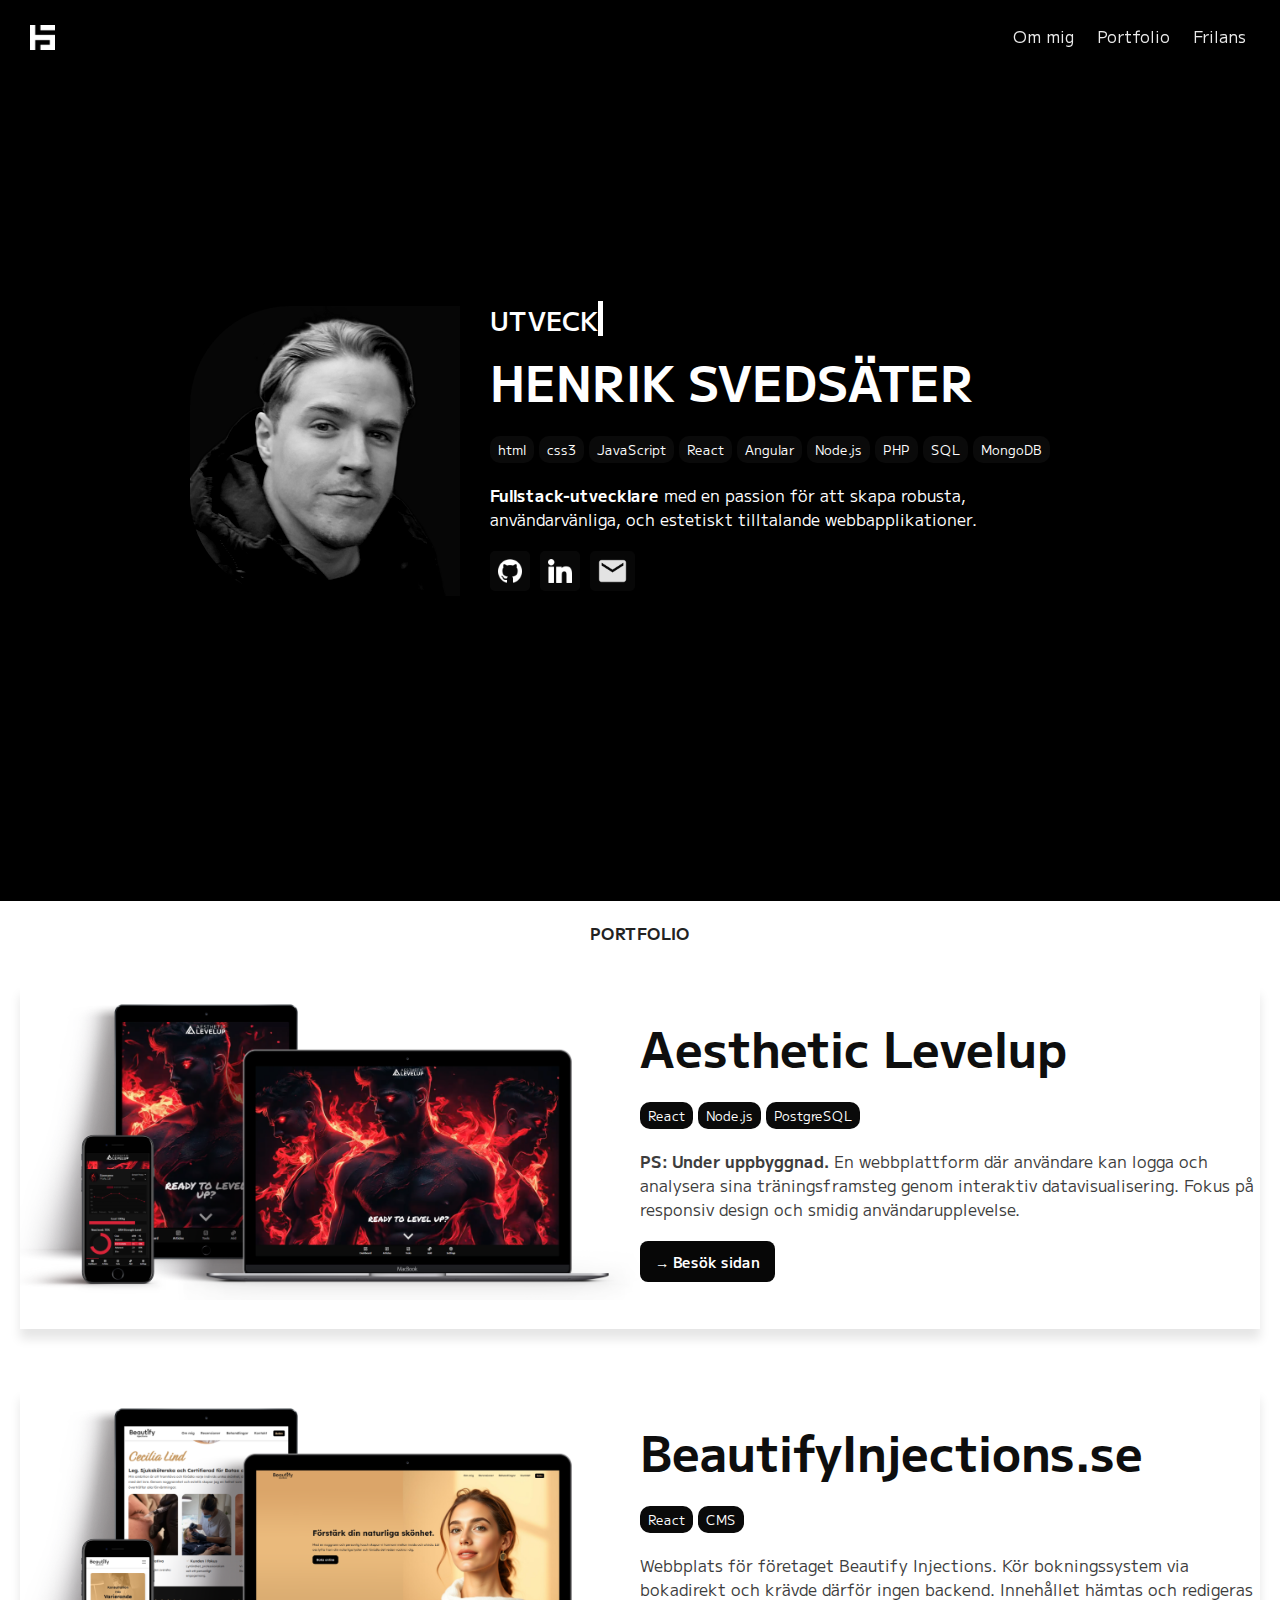
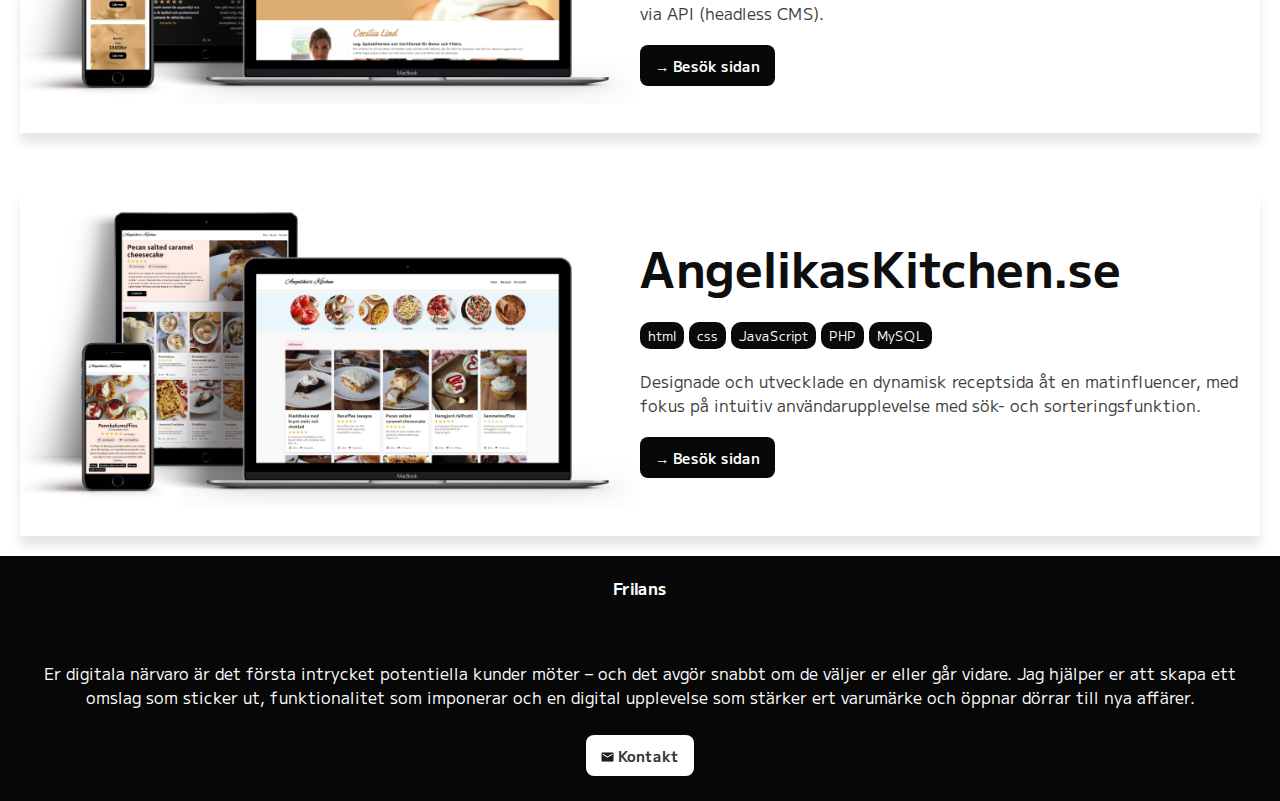
==== index.html @ f1646461 "New portfolio" ====
<!DOCTYPE html>
<html lang="se">
  <head>
    <meta charset="UTF-8" />
    <meta name="viewport" content="width=device-width, initial-scale=1.0" />
    <title>Henrik Svedsäter - Fullstackutvecklare Portfolio</title>
    <meta
      name="description"
      content="Henrik Svedsäter – Fullstackutvecklare med passion för att skapa robusta, användarvänliga och estetiskt tilltalande webbapplikationer. Se portfolio, frilansinfo och kontaktuppgifter."
    />
    <meta
      name="keywords"
      content="Henrik Svedsäter, Fullstack, Portfolio, Webbutveckling, React, PHP, Frilans, Webbutvecklare, Sverige"
    />
    <meta name="author" content="Henrik Svedsäter" />
    <meta
      property="og:title"
      content="Henrik Svedsäter - Fullstackutvecklare Portfolio"
    />
    <meta
      property="og:description"
      content="Se min portfolio och frilansarbeten inom webbutveckling. HTML, CSS, JS, React, PHP och mer."
    />
    <meta
      property="og:image"
      content="https://xsvedisx.github.io/portfolio/images/HS2.png"
    />
    <meta property="og:type" content="website" />
    <meta property="og:url" content="https://henriksvedsater.se" />
    <meta name="robots" content="index, follow" />

    <script type="application/ld+json">
      {
        "@context": "https://schema.org",
        "@type": "Person",
        "name": "Henrik Svedsäter",
        "url": "https://henriksvedsater.se",
        "image": "https://xsvedisx.github.io/portfolio/images/HS2.png",
        "sameAs": [
          "https://github.com/xsvedisx",
          "https://www.linkedin.com/in/henrik-sveds%C3%A4ter-907863308/"
        ],
        "jobTitle": "Fullstackutvecklare",
        "worksFor": {
          "@type": "Organization",
          "name": "Freelance"
        }
      }
    </script>

    <link rel="canonical" href="https://angelikaskitchen.se" />
    <link rel="preconnect" href="https://fonts.googleapis.com" />
    <link rel="preconnect" href="https://fonts.gstatic.com" crossorigin />
    <link
      href="https://fonts.googleapis.com/css2?family=Funnel+Display:wght@300..800&family=Lato:ital,wght@0,100;0,300;0,400;0,700;0,900&family=M+PLUS+1:wght@100..900&family=Permanent+Marker&display=swap"
      rel="stylesheet"
    />
    <link rel="stylesheet" href="style.css" />
  </head>
  <body>
    <!-- Navbar -->
    <div class="navbar">
      <div class="logo"><img src="images/HS2White.png" /></div>
      <div class="nav-links">
        <a href="#home">Om mig</a>
        <a href="#portfolio">Portfolio</a>
        <a href="#frilans">Frilans</a>
      </div>

      <!-- Hamburger Menu -->
      <div class="hamburger" onclick="toggleMenu()">
        <div class="bar"></div>
        <div class="bar"></div>
        <div class="bar"></div>
      </div>
    </div>

    <!-- Mobile Menu -->
    <div class="mobile-menu">
      <a href="#home" onclick="closeMenu()">Om mig</a>
      <a href="#portfolio" onclick="closeMenu()">Portfolio</a>
      <a href="#frilans" onclick="closeMenu()">Frilans</a>
    </div>

    <!-- Main Container -->
    <div class="container">
      <div id="home" class="section">
        <!-- Background Video -->
        <video autoplay loop muted playsinline class="bg-video">
          <source src="videos/testoo.mp4" type="video/mp4" />
          Your browser does not support the video tag.
        </video>
        <img
          src="images/output.png"
          class="profileImg"
          alt="Henrik Svedsäter profilbild"
        />
        <div class="profile">
          <div class="typewriter-container">
            <span id="typewriter"></span>
          </div>
          <h1>HENRIK SVEDSÄTER</h1>
          <div class="progLangContainer">
            <div class="progLang">html</div>
            <div class="progLang">css3</div>
            <div class="progLang">JavaScript</div>
            <div class="progLang">React</div>
            <div class="progLang">Angular</div>
            <div class="progLang">Node.js</div>
            <div class="progLang">PHP</div>
            <div class="progLang">SQL</div>
            <div class="progLang">MongoDB</div>
          </div>
          <h4>
            <b>Fullstack-utvecklare</b> med en passion för att skapa robusta,
            användarvänliga, och estetiskt tilltalande webbapplikationer.
          </h4>
          <div class="iconsContainer">
            <a href="https://github.com/xsvedisx/" target="_blank"
              ><img src="icons/GitHub.png" class="icons" alt="Github"
            /></a>
            <a
              href="https://www.linkedin.com/in/henrik-sveds%C3%A4ter-907863308/"
              target="_blank"
              ><img src="icons/linkedin.png" class="icons" alt="LinkedIn"
            /></a>
            <a href="mailto:henrik_svedis@hotmail.com" target="_blank"
              ><img src="icons/mail.png" class="icons2" alt="Email"
            /></a>
          </div>
        </div>
      </div>

      <div id="portfolioTitle" class="title">PORTFOLIO</div>

      <div id="portfolio" class="section">
        <div class="cardContainer" id="cardContainer"></div>
      </div>

      <div id="frilansTitle" class="title">Frilans</div>

      <div id="frilans" class="section">
        <div class="frilansContainer">
          <p>
            Er digitala närvaro är det första intrycket potentiella kunder möter
            – och det avgör snabbt om de väljer er eller går vidare. Jag hjälper
            er att skapa ett omslag som sticker ut, funktionalitet som imponerar
            och en digital upplevelse som stärker ert varumärke och öppnar
            dörrar till nya affärer.
          </p>
          <a href="#" class="button2"
            ><img
              src="icons/mail.png"
              height="10px"
              style="filter: invert(1)"
            />
            Kontakt</a
          >
        </div>
      </div>
    </div>

    <script src="typewriter.js" defer></script>
    <script src="navbar.js" defer></script>
    <script id="projects-data" type="application/json">
      [
        {
          "image": "projects/ael.png",
          "title": "Aesthetic Levelup",
          "languages": ["React", "Node.js", "PostgreSQL"],
          "description": "<b>PS: Under uppbyggnad.</b> En webbplattform där användare kan logga och analysera sina träningsframsteg genom interaktiv datavisualisering. Fokus på responsiv design och smidig användarupplevelse.",
          "link": "projects/aelPrint.png"
        },
        {
          "image": "projects/beautify.png",
          "title": "BeautifyInjections.se",
          "languages": ["React", "CMS"],
          "description": "Webbplats för företaget Beautify Injections. Kör bokningssystem via bokadirekt och krävde därför ingen backend. Innehållet hämtas och redigeras via API (headless CMS).",
          "link": "https://xsvedisx.github.io/beautify"
        },
        {
          "image": "projects/angelika.png",
          "title": "AngelikasKitchen.se",
          "languages": ["html", "css", "JavaScript", "PHP", "MySQL"],
          "description": "Designade och utvecklade en dynamisk receptsida åt en matinfluencer, med fokus på intuitiv användarupplevelse med sök- och sorteringsfunktion.",
          "link": "https://angelikaskitchen.se"
        }
      ]
    </script>
    <script src="cards.js"></script>
  </body>
</html>
---- style.css ----
/* Basic Reset */
* {
  box-sizing: border-box;
  font-family: "M PLUS 1", sans-serif;
  scroll-behavior: smooth;
}

html,
body {
  height: 100%;
  margin: 0;
  padding: 0;
}

body {
  display: flex;
  flex-direction: column;
}

.navbar {
  position: fixed;
  top: 0;
  width: 100%;
  color: white;
  padding: 20px 30px;
  display: flex;
  justify-content: space-between;
  align-items: center;
  z-index: 1000;
  transition: background-color 0.3s ease-in-out, padding 0.5s ease-in-out;
  transform: filter 0.3s ease-in-out;
}

.navbar.scrolled {
  background-color: #070707;
  padding: 10px 30px;
}

.scrolledInvert {
  filter: invert(1);
  box-shadow: 0 4px 6px rgba(255, 255, 255, 0.1);
}

.logo {
  display: flex;
  flex-direction: column;
  justify-content: center;
  align-items: center;
}

.logo img {
  max-height: 25px;
  width: auto;
}

.nav-links {
  display: flex;
  gap: 15px;
  flex-wrap: wrap;
  justify-content: flex-end;
}

.nav-links a {
  color: rgb(235, 235, 235);
  text-decoration: none;
  font-size: 1rem;
  transition: 0.3s;
  padding: 4px;
  border-bottom: 3px solid transparent;
}

.nav-links a:hover {
  color: rgb(255, 255, 255);
  border-bottom: 3px solid rgb(255, 255, 255);
}

.nav-links a.active,
.mobile-menu a.active {
  font-weight: bold;
}

.hamburger {
  display: none;
  flex-direction: column;
  cursor: pointer;
  z-index: 1100;
  justify-content: space-around;
  align-items: flex-end;
  width: 30px;
  height: 25px;
}

.bar {
  width: 26px;
  height: 3px;
  background: white;
  margin: 2px;
  transition: 0.3s;
}

.bar:nth-child(1) {
  width: 18px;
  text-align: right;
}

.bar:nth-child(3) {
  width: 18px;
  text-align: right;
}

.mobile-menu {
  position: fixed;
  top: -100%;
  left: 0;
  width: 100%;
  height: 100vh;
  background: #070707;
  display: flex;
  flex-direction: column;
  align-items: center;
  padding: 80px 0px 20px 0px;
  z-index: 999;
  transition: background-color 0.3s ease-in-out;
}

.mobile-menu a {
  display: flex;
  justify-content: center;
  width: 100%;
  padding: 15px;
  color: #fff;
  font-size: 20px;
  text-decoration: none;
  transition: transform 0.5s ease, opacity 0.5s ease;
  transform: translateX(100%);
  opacity: 0;
}

.mobile-menu.active a {
  transform: translateX(0);
  opacity: 1;
}

.mobile-menu.active a:nth-child(1) {
  transition-delay: 0.2s;
}
.mobile-menu.active a:nth-child(2) {
  transition-delay: 0.3s;
}
.mobile-menu.active a:nth-child(3) {
  transition-delay: 0.4s;
}
.mobile-menu.active a:nth-child(4) {
  transition-delay: 0.5s;
}

.mobile-menu a:hover,
a:active {
  color: rgb(255, 255, 255);
  border-bottom: 3px solid rgb(255, 255, 255);
}

.mobile-menu.active {
  top: 0;
}

.hamburger.active .bar:nth-child(1) {
  width: 26px;
  background-color: rgb(255, 255, 255);
  transform: rotate(45deg) translate(6px, 7px);
}

.hamburger.active .bar:nth-child(2) {
  opacity: 0;
}

.hamburger.active .bar:nth-child(3) {
  width: 26px;
  background-color: rgb(255, 255, 255);
  transform: rotate(-45deg) translate(5px, -5px);
}

.container {
  height: calc(100vh);
  width: 100%;
}

.section {
  display: flex;
  flex-direction: row;
  align-items: center;
  justify-content: center;
  font-size: 2rem;
  color: white;
  text-align: center;
  scroll-snap-align: start;
}

/* Background Colors for Each Section */
#home {
  height: calc(100vh + 1px);
  position: relative;
  display: flex;
  flex-direction: row;
  justify-content: center;
  align-items: center;
  gap: 30px;
  background-color: #000000;
  padding: 20px;
  z-index: 1;
}
#portfolio {
  max-width: 1400px;
  margin: 0 auto;
  display: flex;
  flex-direction: column;
  justify-content: center;
  align-items: center;
  background: #ffffff;
  padding: 20px;
  gap: 100px;
}

#frilans {
  display: flex;
  flex-direction: column;
  justify-content: flex-start;
  align-items: flex-start;
  background-color: #070707;
  padding: 25px;
  color: white;
}

#frilans p {
  text-align: center;
}

.frilansContainer {
  max-width: 1200px;
  margin: 0 auto;
}
h1 {
  font-size: 3rem;
  margin: 0;
  padding: 0px;
}

h2 {
  padding: 0;
  margin: 0;
}

h3 {
  padding: 0;
  margin: 0;
  font-weight: 400;
  font-size: 1.4rem;
}

h4 {
  font-size: 1rem;
  font-weight: 400;
  margin: 0;
  padding: 0;
  text-align: left;
}

p {
  font-size: 1rem;
  text-align: left;
}

.profile p {
  font-size: 1rem;
  margin: 0;
  padding: 0;
}

.profile {
  display: flex;
  flex-direction: column;
  justify-content: flex-start;
  align-items: flex-start;
  gap: 10px;
  max-width: 600px;
}
.typewriter-container {
  filter: none;
  font-weight: 600;
  white-space: nowrap;
  overflow: hidden;
  color: rgb(255, 255, 255);
  border-right: 5px solid rgb(255, 255, 255);
  height: 2.2rem;
  font-size: 1.6rem;
  animation: blink-caret 0.6s step-end infinite;
}

/* Background Video Styling */
.bg-video {
  position: absolute;
  top: 50%;
  left: 50%;
  transform: translate(-50%, -50%);
  width: 100%;
  height: 100vh;
  object-fit: cover;
  z-index: -1;
  opacity: 0.2;
  filter: grayscale(100%) contrast(0.8);
}

.icons {
  height: 40px;
  filter: invert(1);
  transition: 0.3s ease-in-out;
  padding: 8px;
  background-color: rgb(247, 247, 247);
  border-radius: 5px;
}

.icons2 {
  height: 40px;
  transition: 0.3s ease-in-out;
  padding: 8px;
  background-color: #070707;
  border-radius: 5px;
}

.icons:hover,
.icons2:hover {
  transform: scale(1.1);
}

.button {
  padding: 10px 15px;
  background-color: #070707;
  font-weight: 600;
  color: white;
  border-radius: 8px;
  font-size: 0.9rem;
  text-decoration: none;
  border: 0px;
  transition: 0.3s ease-in-out;
}

.button:hover {
  color: rgb(192, 192, 192);
  transform: translateY(-5px);
}

.button2 {
  padding: 10px 15px;
  background-color: #ffffff;
  font-weight: 700;
  color: rgb(54, 54, 54);
  border-radius: 8px;
  font-size: 0.9rem;
  text-decoration: none;
  border: 0px;
  transition: 0.3s ease-in-out;
  display: inline-block;
}

.button2:hover {
  color: gray;
  transform: translateY(-5px);
}

.title {
  font-weight: 700;
  padding: 20px;
  text-align: center;
  color: rgb(34, 34, 34);
}

#frilansTitle {
  background-color: #070707;
  color: white;
}

.profileImg {
  height: 290px;
  border-radius: 100px 0px 0px 100px;
  filter: grayscale(100%) contrast(1.3);
  background-color: rgb(34, 34, 34);
  object-fit: cover;
}

.progLangContainer {
  display: flex;
  flex-direction: row;
  justify-content: flex-start;
  align-items: center;
  gap: 5px;
  flex-wrap: wrap;
  margin: 10px 0px 10px 0px;
}

.progLang {
  padding: 4px 8px;
  background-color: #0a0a0a;
  color: rgb(255, 255, 255);
  font-size: 0.8rem;
  border-radius: 10px;
}

.portfolioImg {
  width: 50%;
}

.portfolioDescription {
  width: 50%;
  display: flex;
  flex-direction: column;
  justify-content: flex-start;
  align-items: flex-start;
  gap: 10px;
}

.iconsContainer {
  width: 100%;
  display: flex;
  flex-direction: row;
  align-items: center;
  justify-content: flex-start;
  gap: 10px;
  margin-top: 10px;
}

.cardContainer {
  display: flex;
  flex-direction: column;
  justify-content: flex-start;
  align-items: flex-start;
  gap: 60px;
}

.card {
  display: flex;
  flex-direction: row;
  justify-content: center;
  align-items: center;
  color: #333;
  padding-bottom: 20px;
  box-shadow: 0 10px 10px rgba(0, 0, 0, 0.1);
}

.card h1 {
  color: #333;
}

.card p {
  color: rgb(61, 61, 61);
  margin: 0;
  padding: 0;
  margin-bottom: 10px;
}

@media (max-width: 768px) {
  .navbar {
    padding: 20px;
  }
  .navbar.scrolled {
    padding: 15px 20px;
  }
  .nav-links {
    display: none;
  }
  .hamburger {
    display: flex;
  }
  #home {
    flex-direction: column;
    align-items: center;
    gap: 15px;
  }
  .profileImg {
    height: 80px;
    border-radius: 50%;
    margin: 0;
  }
  .profile {
    justify-content: center;
    align-items: center;
  }
  .progLangContainer {
    justify-content: center;
  }
  #portfolio .progLang {
    font-size: 0.8rem;
  }
  .iconsContainer {
    justify-content: center;
  }
  .typewriter-container {
    font-size: 1.2rem;
    height: 1.7rem;
  }
  #portfolio {
    flex-direction: column;
    justify-content: flex-start;
    padding: 0px;
  }
  .card {
    flex-direction: column;
    padding: 25px;
  }
  .portfolioDescription {
    display: flex;
    flex-direction: column;
    justify-content: center;
    align-items: center;
  }
  .portfolioDescription p {
    text-align: center;
  }
  h1 {
    font-size: 1.6rem;
  }
  h4 {
    font-size: 0.9rem;
    text-align: center;
  }
  .portfolioImg {
    width: 100%;
  }
  .portfolioDescription {
    width: 100%;
  }
  .frilansContainer p {
    font-size: 0.9rem;
  }
}

@keyframes blink-caret {
  50% {
    border-right-color: transparent;
  }
}
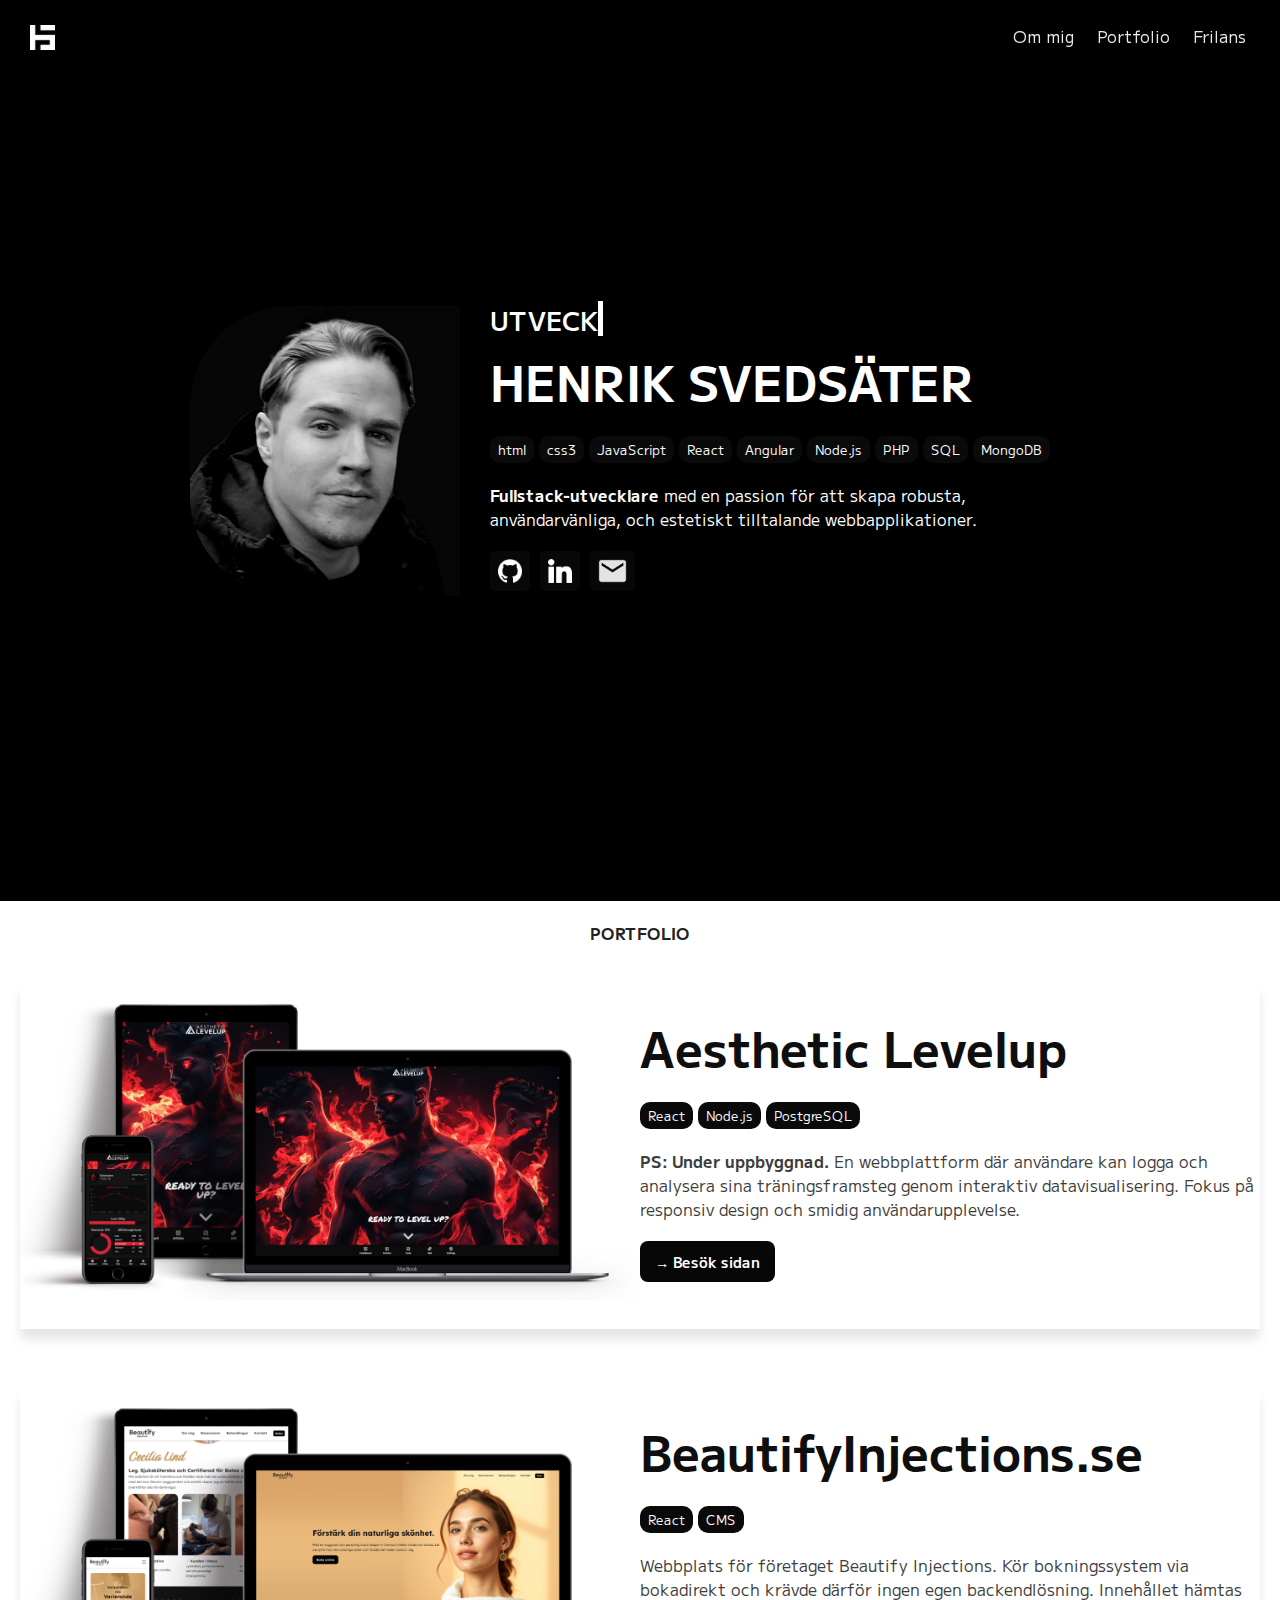
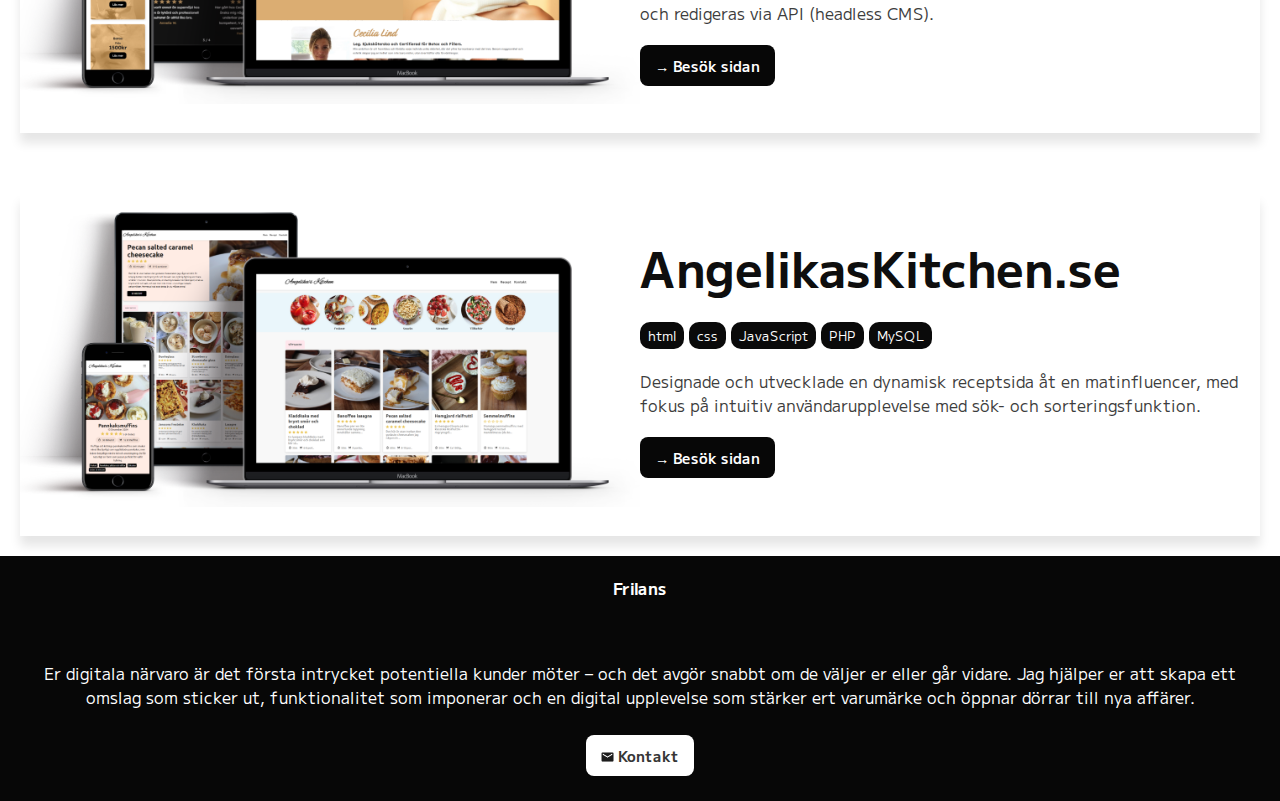
==== commit fefe6c94: "Changed description Beautify" ====
--- a/index.html
+++ b/index.html
@@ -6,7 +6,7 @@
     <title>Henrik Svedsäter - Fullstackutvecklare Portfolio</title>
     <meta
       name="description"
-      content="Henrik Svedsäter – Fullstackutvecklare med passion för att skapa robusta, användarvänliga och estetiskt tilltalande webbapplikationer. Se portfolio, frilansinfo och kontaktuppgifter."
+      content="Henrik Svedsäter – Fullstackutvecklare / Webbutvecklare med passion för att skapa robusta, användarvänliga och estetiskt tilltalande webbapplikationer. Se portfolio, frilansinfo och kontaktuppgifter."
     />
     <meta
       name="keywords"
@@ -175,7 +175,7 @@
           "image": "projects/beautify.png",
           "title": "BeautifyInjections.se",
           "languages": ["React", "CMS"],
-          "description": "Webbplats för företaget Beautify Injections. Kör bokningssystem via bokadirekt och krävde därför ingen backend. Innehållet hämtas och redigeras via API (headless CMS).",
+          "description": "Webbplats för företaget Beautify Injections. Kör bokningssystem via bokadirekt och krävde därför ingen egen backendlösning. Innehållet hämtas och redigeras via API (headless CMS).",
           "link": "https://xsvedisx.github.io/beautify"
         },
         {
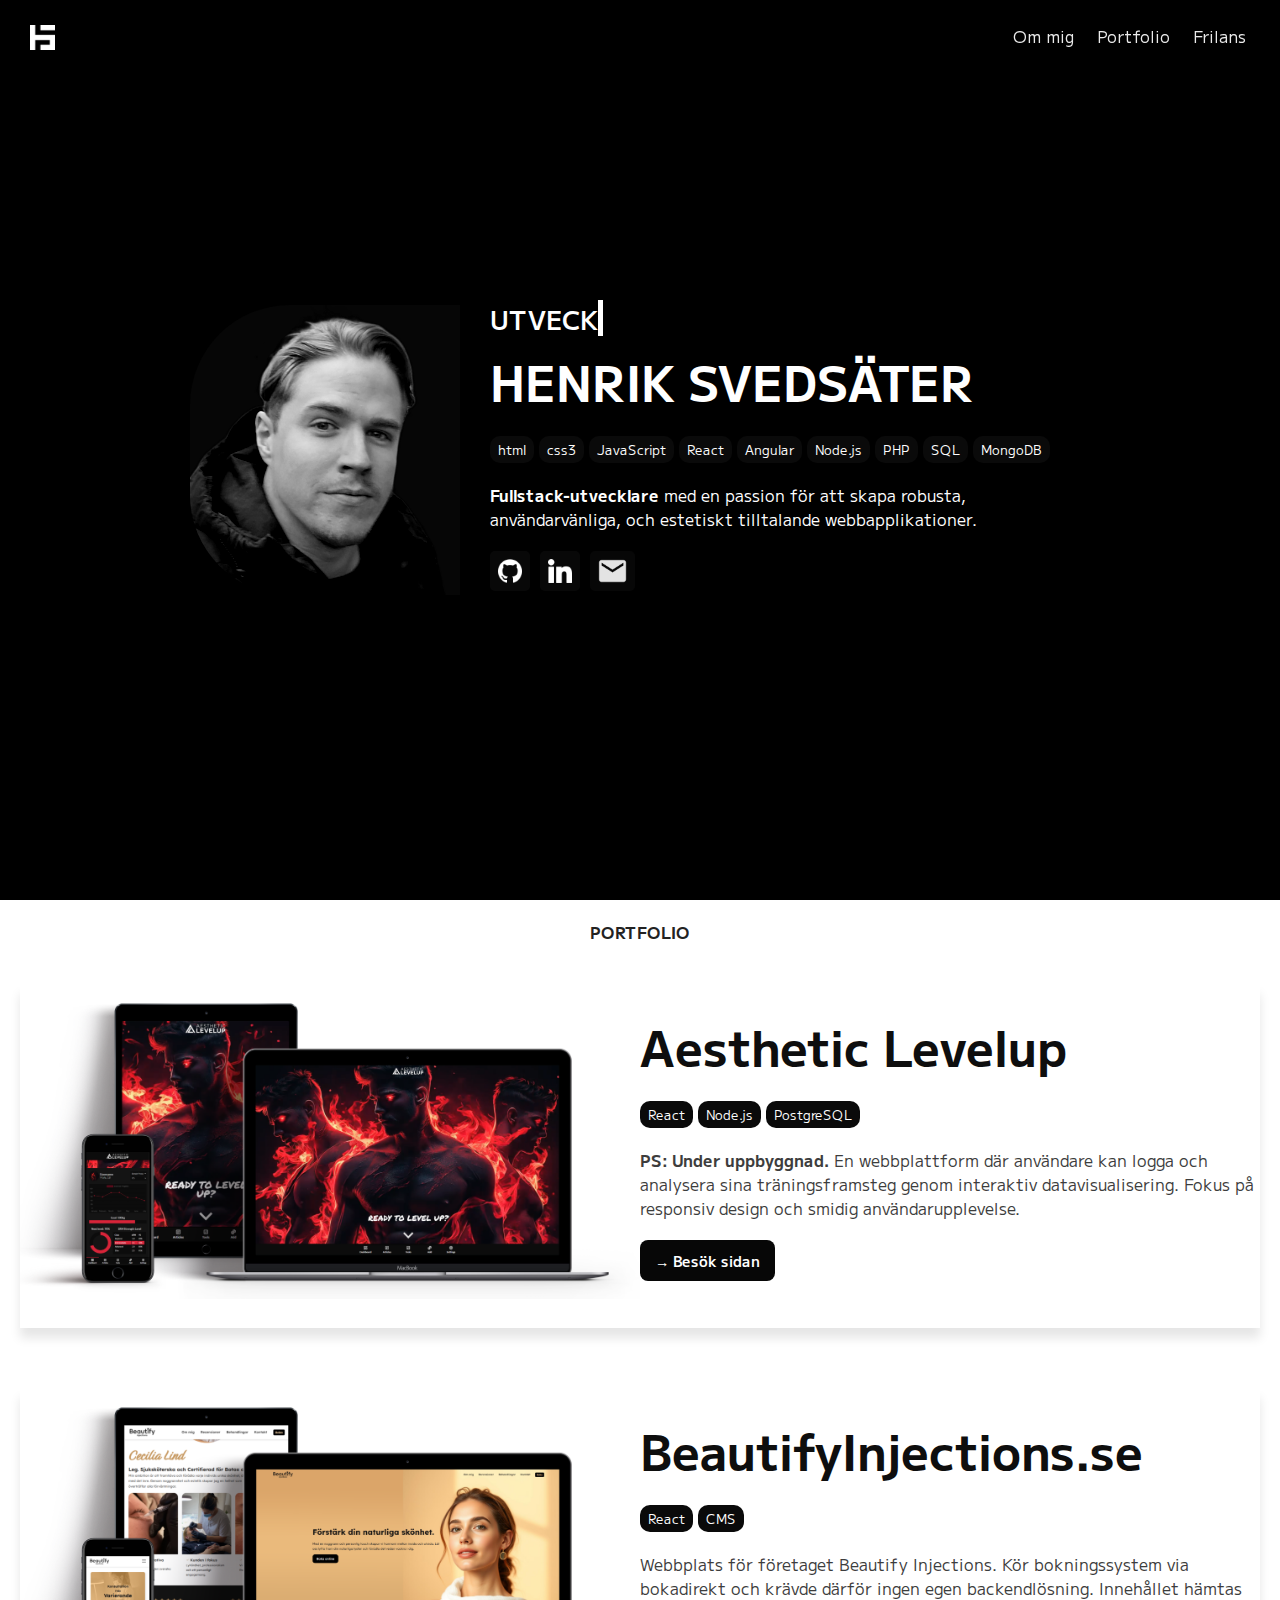
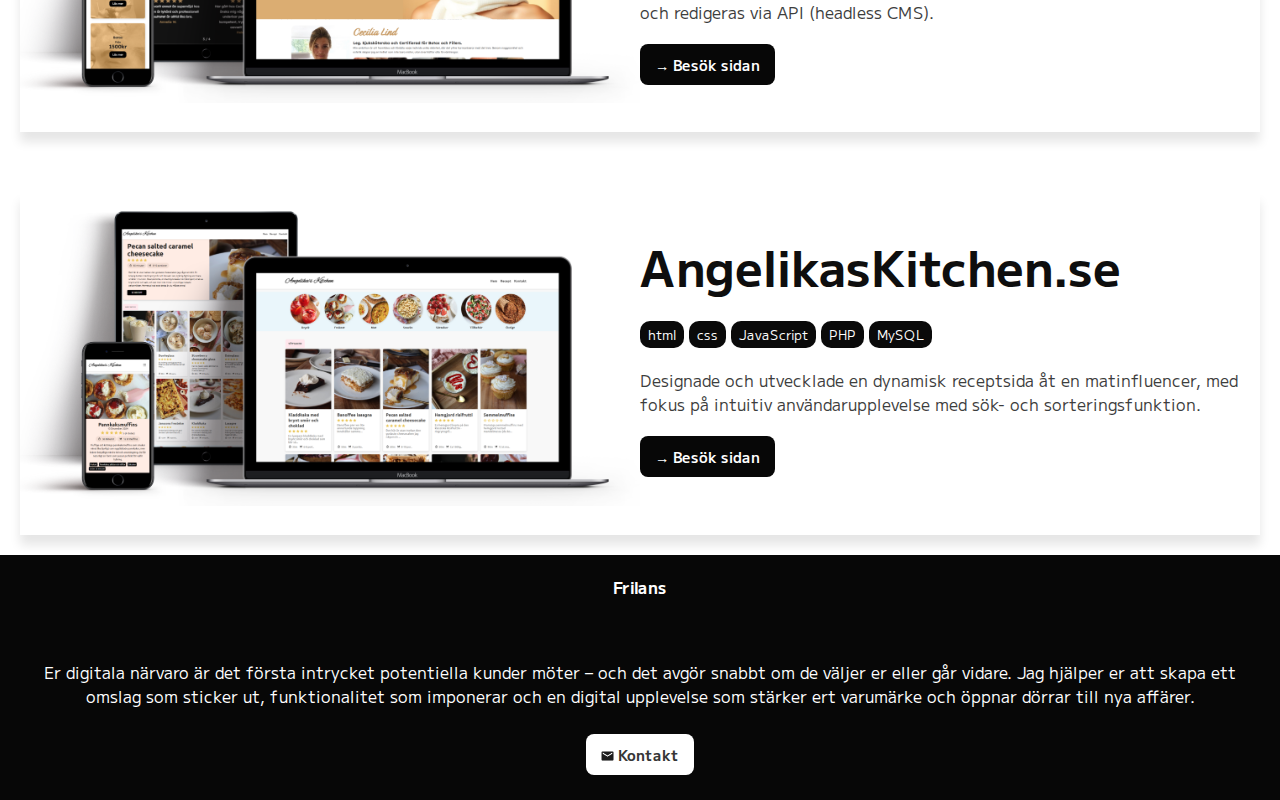
==== commit 10b2738a: "fixed navbar7" ====
--- a/index.html
+++ b/index.html
@@ -59,7 +59,7 @@
   </head>
   <body>
     <!-- Navbar -->
-    <div class="navbar">
+    <nav>
       <div class="logo"><img src="images/HS2White.png" /></div>
       <div class="nav-links">
         <a href="#home">Om mig</a>
@@ -73,7 +73,7 @@
         <div class="bar"></div>
         <div class="bar"></div>
       </div>
-    </div>
+    </nav>
 
     <!-- Mobile Menu -->
     <div class="mobile-menu">
--- a/style.css
+++ b/style.css
@@ -17,7 +17,7 @@
   flex-direction: column;
 }
 
-.navbar {
+nav {
   position: fixed;
   top: 0;
   width: 100%;
@@ -27,11 +27,12 @@
   justify-content: space-between;
   align-items: center;
   z-index: 1000;
-  transition: background-color 0.3s ease-in-out, padding 0.5s ease-in-out;
-  transform: filter 0.3s ease-in-out;
-}
-
-.navbar.scrolled {
+  background-color: transparent;
+  transition: background-color 0.3s ease-in-out, padding 0.5s ease-in-out,
+    filter 0.3s ease-in-out;
+}
+
+.scrolled {
   background-color: #070707;
   padding: 10px 30px;
 }
@@ -181,7 +182,7 @@
 }
 
 .container {
-  height: calc(100vh);
+  height: 100vh;
   width: 100%;
 }
 
@@ -198,7 +199,7 @@
 
 /* Background Colors for Each Section */
 #home {
-  height: calc(100vh + 1px);
+  height: 100vh;
   position: relative;
   display: flex;
   flex-direction: row;
@@ -457,7 +458,7 @@
   margin-bottom: 10px;
 }
 
-@media (max-width: 768px) {
+@media (max-width: 1024px) {
   .navbar {
     padding: 20px;
   }
@@ -474,6 +475,7 @@
     flex-direction: column;
     align-items: center;
     gap: 15px;
+    background-color: #000000; /* Use your preferred fallback color */
   }
   .profileImg {
     height: 80px;
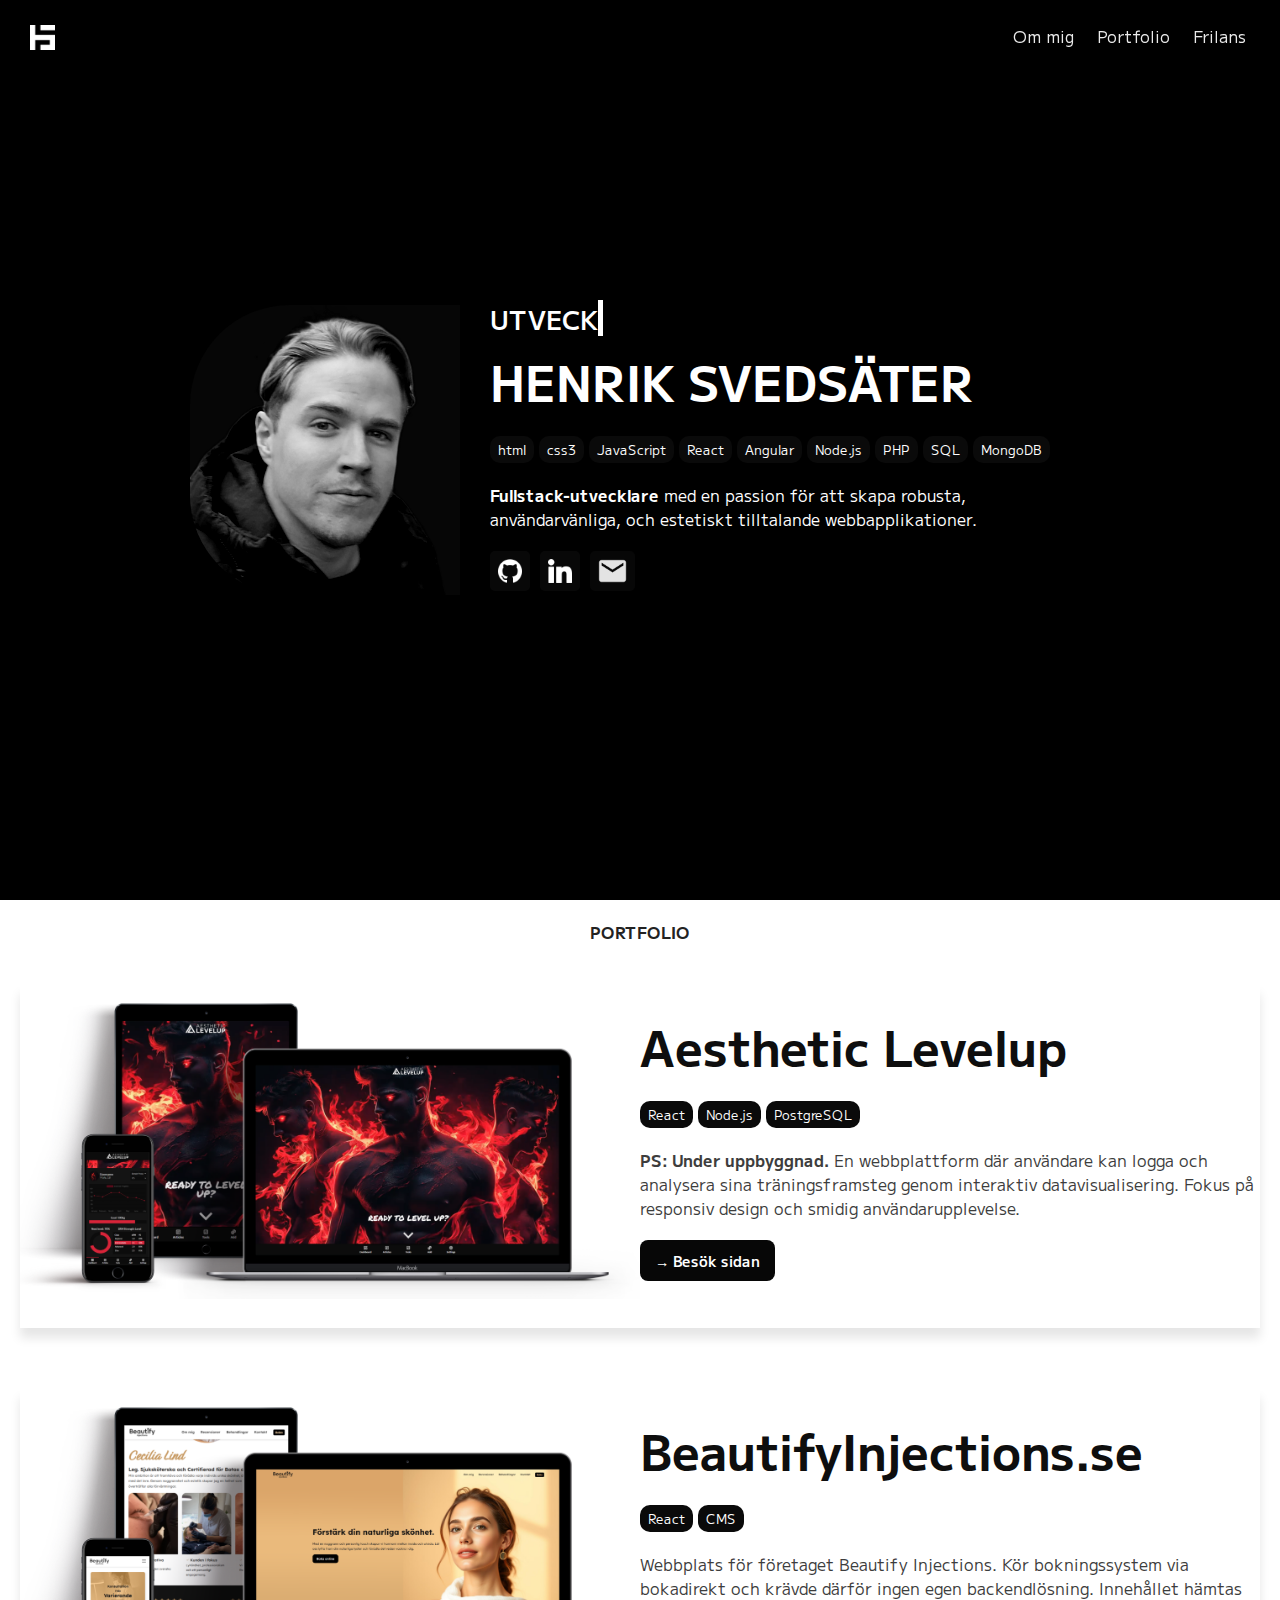
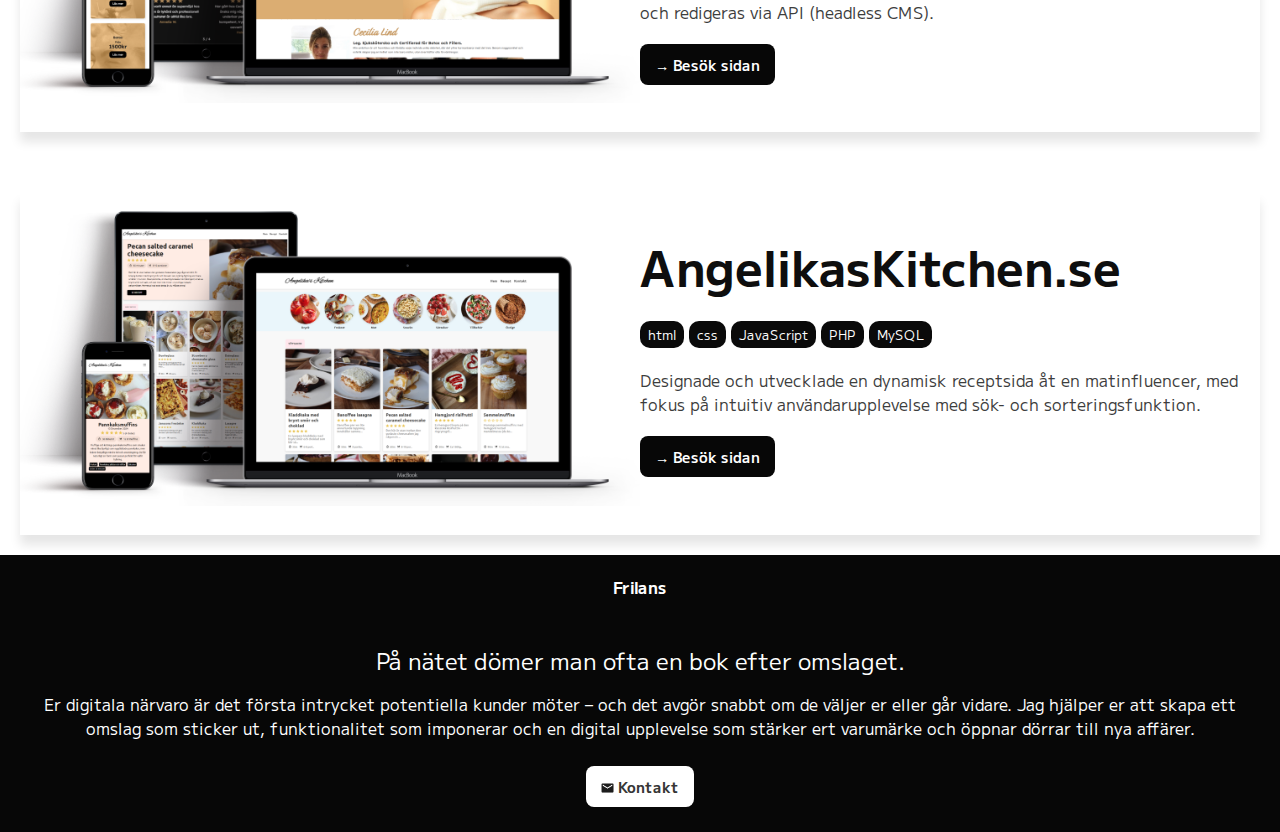
==== commit fc23e269: "updaterar frilans" ====
--- a/index.html
+++ b/index.html
@@ -48,7 +48,7 @@
       }
     </script>
 
-    <link rel="canonical" href="https://angelikaskitchen.se" />
+    <link rel="canonical" href="https://henriksvedsater.se" />
     <link rel="preconnect" href="https://fonts.googleapis.com" />
     <link rel="preconnect" href="https://fonts.gstatic.com" crossorigin />
     <link
@@ -141,6 +141,7 @@
 
       <div id="frilans" class="section">
         <div class="frilansContainer">
+          <h3>På nätet dömer man ofta en bok efter omslaget.</h3>
           <p>
             Er digitala närvaro är det första intrycket potentiella kunder möter
             – och det avgör snabbt om de väljer er eller går vidare. Jag hjälper
--- a/style.css
+++ b/style.css
@@ -21,13 +21,13 @@
   position: fixed;
   top: 0;
   width: 100%;
+  background-color: transparent;
   color: white;
   padding: 20px 30px;
   display: flex;
   justify-content: space-between;
   align-items: center;
   z-index: 1000;
-  background-color: transparent;
   transition: background-color 0.3s ease-in-out, padding 0.5s ease-in-out,
     filter 0.3s ease-in-out;
 }
@@ -111,7 +111,7 @@
 
 .mobile-menu {
   position: fixed;
-  top: -100%;
+  top: -150%;
   left: 0;
   width: 100%;
   height: 100vh;
@@ -205,8 +205,8 @@
   flex-direction: row;
   justify-content: center;
   align-items: center;
+  background-color: #000000;
   gap: 30px;
-  background-color: #000000;
   padding: 20px;
   z-index: 1;
 }
@@ -459,10 +459,10 @@
 }
 
 @media (max-width: 1024px) {
-  .navbar {
+  nav {
     padding: 20px;
   }
-  .navbar.scrolled {
+  .scrolled {
     padding: 15px 20px;
   }
   .nav-links {
@@ -475,7 +475,6 @@
     flex-direction: column;
     align-items: center;
     gap: 15px;
-    background-color: #000000; /* Use your preferred fallback color */
   }
   .profileImg {
     height: 80px;
@@ -520,6 +519,9 @@
   h1 {
     font-size: 1.6rem;
   }
+  h3 {
+    font-size: 1.1rem;
+  }
   h4 {
     font-size: 0.9rem;
     text-align: center;
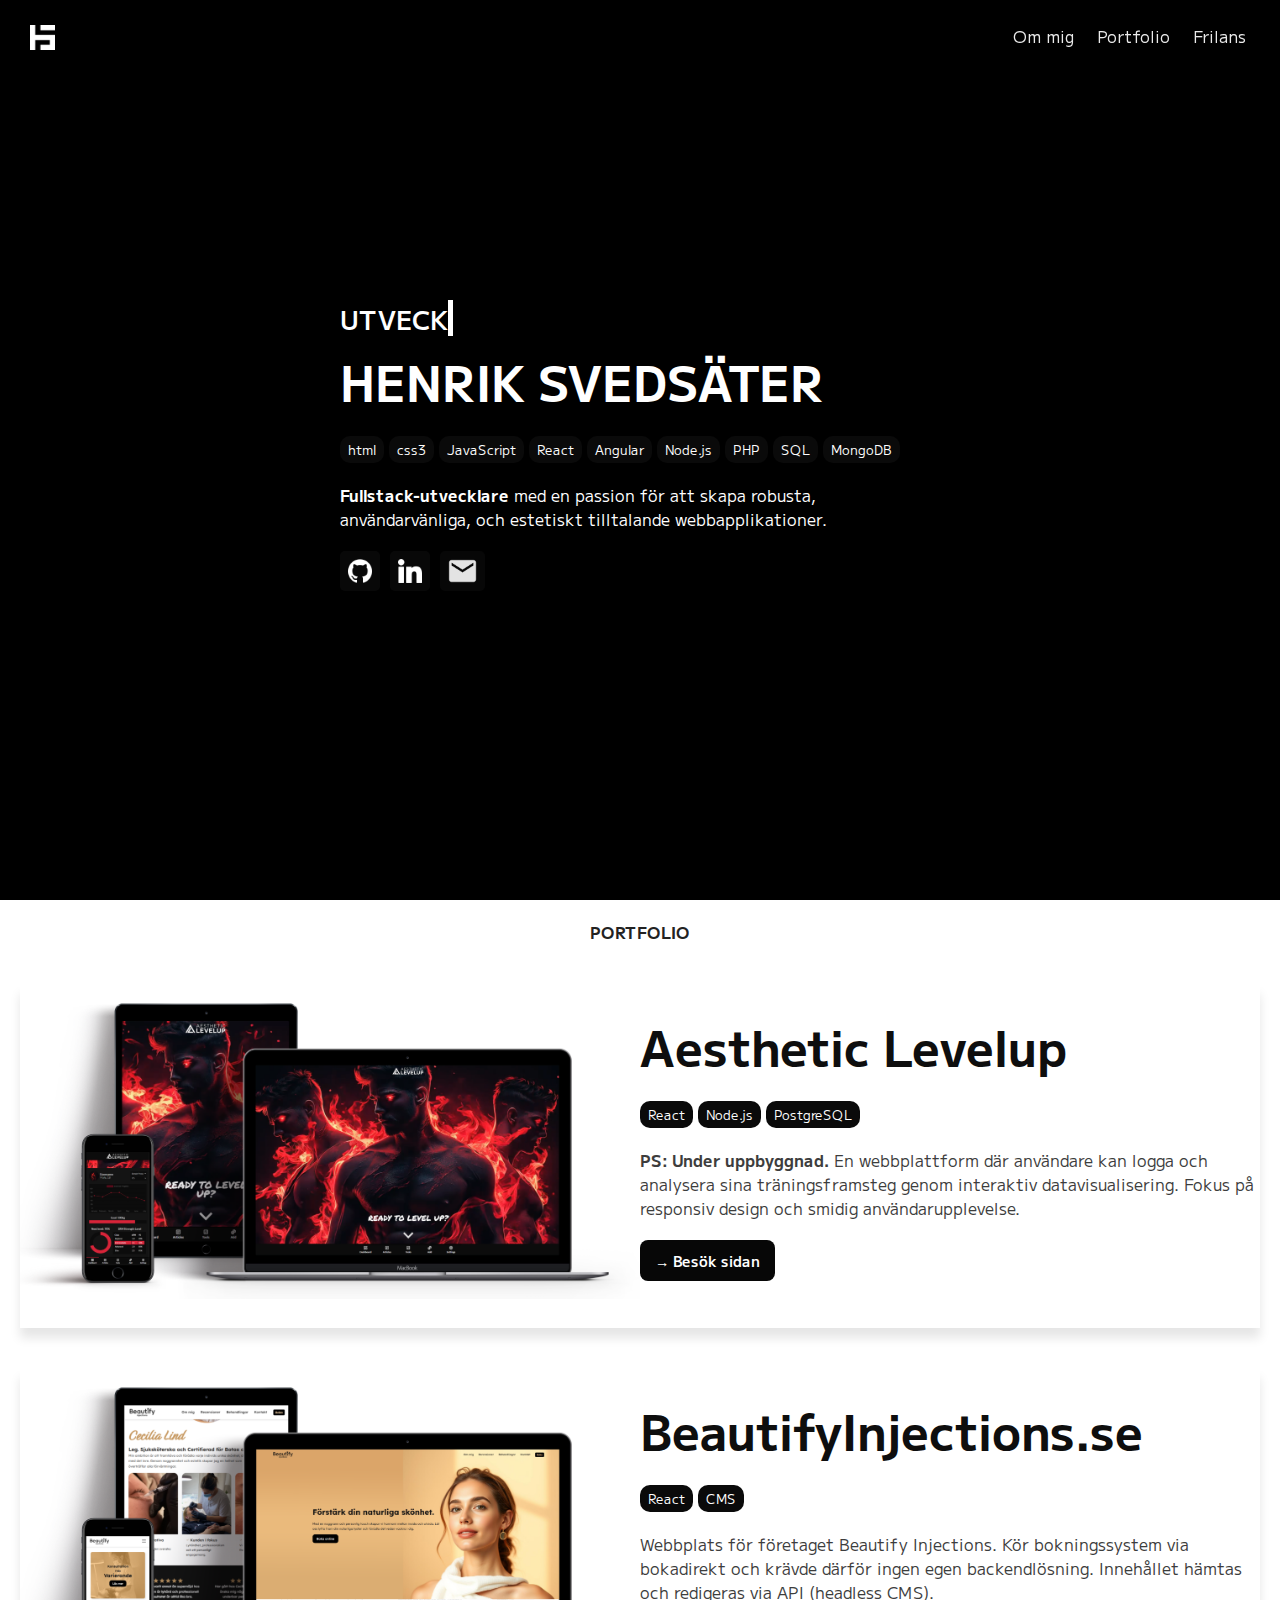
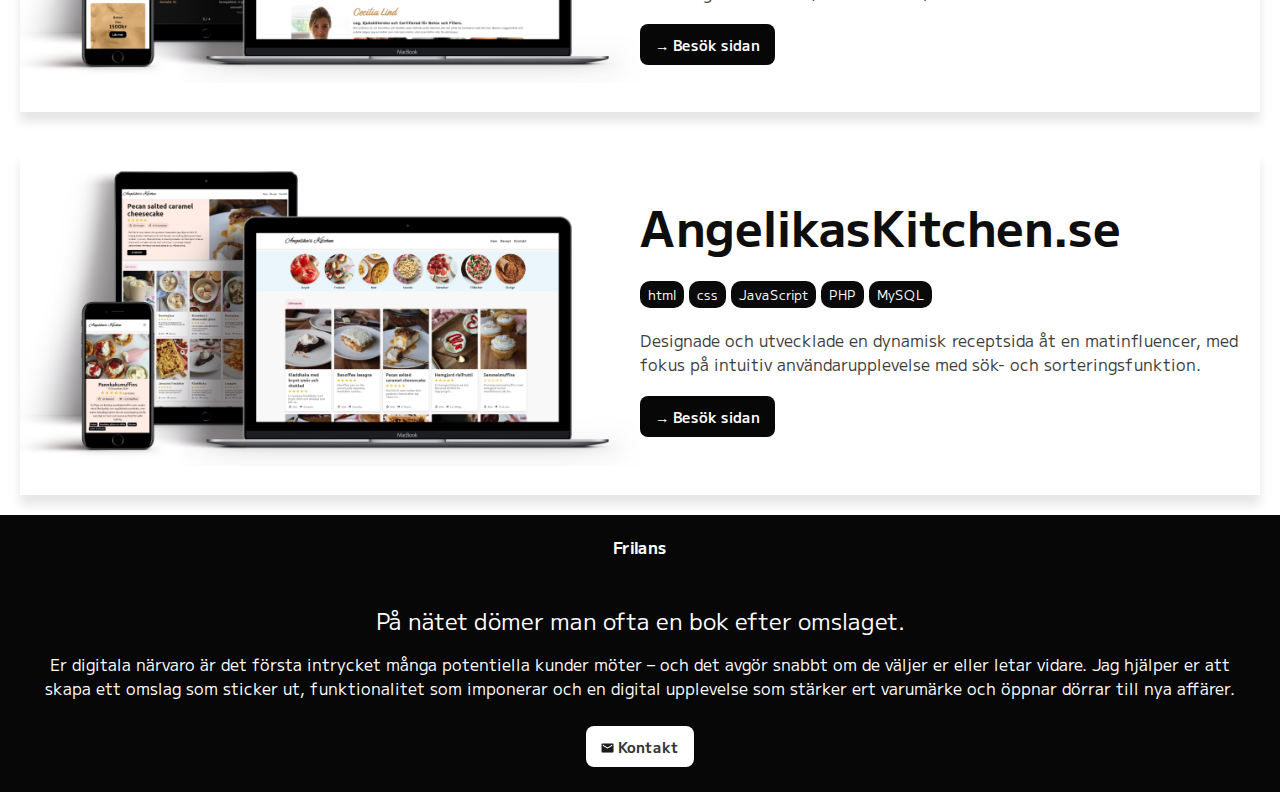
==== commit 96b2c73a: "fixed some stuff" ====
--- a/index.html
+++ b/index.html
@@ -6,7 +6,7 @@
     <title>Henrik Svedsäter - Fullstackutvecklare Portfolio</title>
     <meta
       name="description"
-      content="Henrik Svedsäter – Fullstackutvecklare / Webbutvecklare med passion för att skapa robusta, användarvänliga och estetiskt tilltalande webbapplikationer. Se portfolio, frilansinfo och kontaktuppgifter."
+      content="Henrik Svedsäter – Webbutvecklare / Fullstackutvecklare med passion för att skapa robusta, användarvänliga och estetiskt tilltalande webbapplikationer. Se portfolio, frilansinfo och kontaktuppgifter."
     />
     <meta
       name="keywords"
@@ -90,11 +90,6 @@
           <source src="videos/testoo.mp4" type="video/mp4" />
           Your browser does not support the video tag.
         </video>
-        <img
-          src="images/output.png"
-          class="profileImg"
-          alt="Henrik Svedsäter profilbild"
-        />
         <div class="profile">
           <div class="typewriter-container">
             <span id="typewriter"></span>
@@ -143,11 +138,11 @@
         <div class="frilansContainer">
           <h3>På nätet dömer man ofta en bok efter omslaget.</h3>
           <p>
-            Er digitala närvaro är det första intrycket potentiella kunder möter
-            – och det avgör snabbt om de väljer er eller går vidare. Jag hjälper
-            er att skapa ett omslag som sticker ut, funktionalitet som imponerar
-            och en digital upplevelse som stärker ert varumärke och öppnar
-            dörrar till nya affärer.
+            Er digitala närvaro är det första intrycket många potentiella kunder
+            möter – och det avgör snabbt om de väljer er eller letar vidare. Jag
+            hjälper er att skapa ett omslag som sticker ut, funktionalitet som
+            imponerar och en digital upplevelse som stärker ert varumärke och
+            öppnar dörrar till nya affärer.
           </p>
           <a href="#" class="button2"
             ><img
--- a/style.css
+++ b/style.css
@@ -38,6 +38,7 @@
 }
 
 .scrolledInvert {
+  background-color: black;
   filter: invert(1);
   box-shadow: 0 4px 6px rgba(255, 255, 255, 0.1);
 }
@@ -210,6 +211,7 @@
   padding: 20px;
   z-index: 1;
 }
+
 #portfolio {
   max-width: 1400px;
   margin: 0 auto;
@@ -380,14 +382,6 @@
   color: white;
 }
 
-.profileImg {
-  height: 290px;
-  border-radius: 100px 0px 0px 100px;
-  filter: grayscale(100%) contrast(1.3);
-  background-color: rgb(34, 34, 34);
-  object-fit: cover;
-}
-
 .progLangContainer {
   display: flex;
   flex-direction: row;
@@ -434,7 +428,7 @@
   flex-direction: column;
   justify-content: flex-start;
   align-items: flex-start;
-  gap: 60px;
+  gap: 40px;
 }
 
 .card {
@@ -476,11 +470,7 @@
     align-items: center;
     gap: 15px;
   }
-  .profileImg {
-    height: 80px;
-    border-radius: 50%;
-    margin: 0;
-  }
+
   .profile {
     justify-content: center;
     align-items: center;
@@ -497,6 +487,7 @@
   .typewriter-container {
     font-size: 1.2rem;
     height: 1.7rem;
+    border-right: 2px solid;
   }
   #portfolio {
     flex-direction: column;
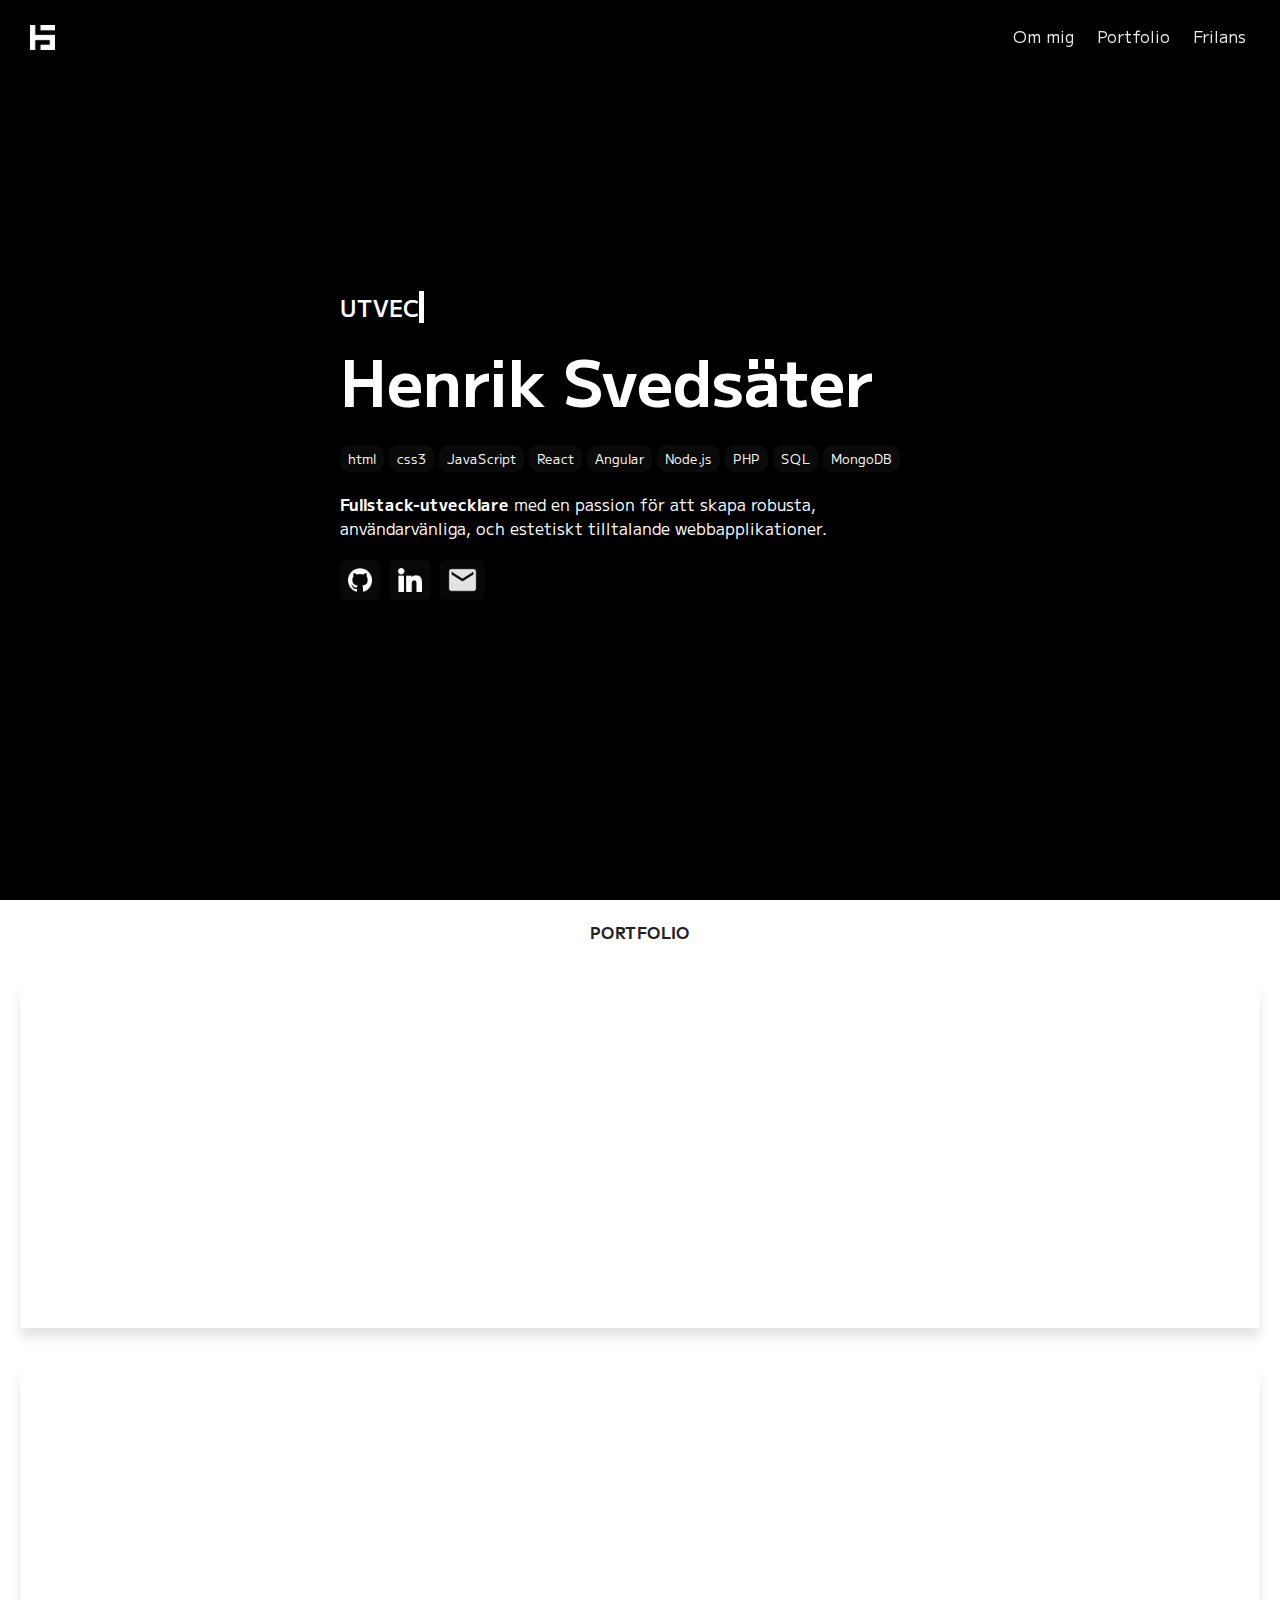
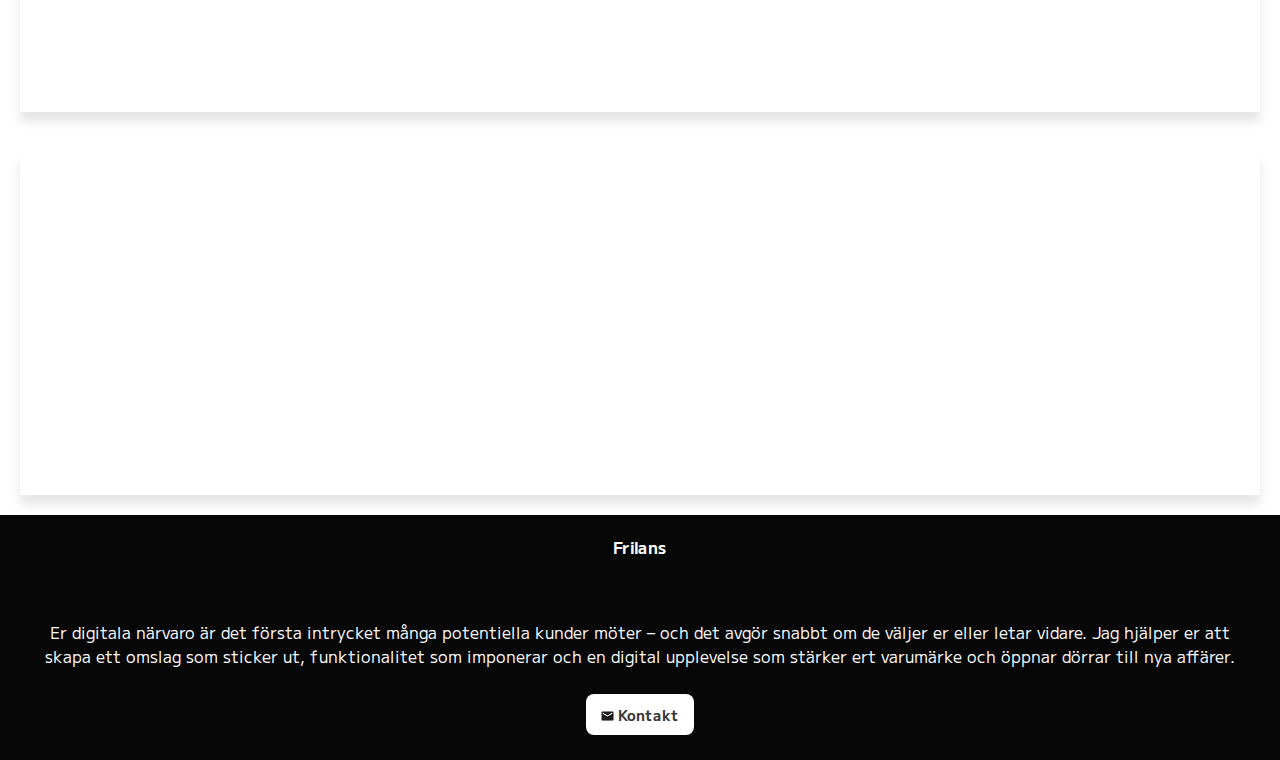
==== commit 368f5d63: "fixed animations" ====
--- a/index.html
+++ b/index.html
@@ -94,7 +94,7 @@
           <div class="typewriter-container">
             <span id="typewriter"></span>
           </div>
-          <h1>HENRIK SVEDSÄTER</h1>
+          <h1>Henrik Svedsäter</h1>
           <div class="progLangContainer">
             <div class="progLang">html</div>
             <div class="progLang">css3</div>
@@ -136,7 +136,6 @@
 
       <div id="frilans" class="section">
         <div class="frilansContainer">
-          <h3>På nätet dömer man ofta en bok efter omslaget.</h3>
           <p>
             Er digitala närvaro är det första intrycket många potentiella kunder
             möter – och det avgör snabbt om de väljer er eller letar vidare. Jag
--- a/style.css
+++ b/style.css
@@ -30,6 +30,7 @@
   z-index: 1000;
   transition: background-color 0.3s ease-in-out, padding 0.5s ease-in-out,
     filter 0.3s ease-in-out;
+  animation: slidedown 1s ease-in-out;
 }
 
 .scrolled {
@@ -212,6 +213,14 @@
   z-index: 1;
 }
 
+.profileImg {
+  height: 290px;
+  border-radius: 20px 0px 0px 20px;
+  filter: grayscale(100%) contrast(1.3);
+  background-color: white;
+  object-fit: cover;
+}
+
 #portfolio {
   max-width: 1400px;
   margin: 0 auto;
@@ -242,8 +251,16 @@
   max-width: 1200px;
   margin: 0 auto;
 }
+
+.profile h1 {
+  font-size: 4rem;
+  margin: 0;
+  padding: 0px;
+  animation: slidedown 0.6s ease-in-out;
+}
+
 h1 {
-  font-size: 3rem;
+  font-size: 2.8rem;
   margin: 0;
   padding: 0px;
 }
@@ -266,6 +283,7 @@
   margin: 0;
   padding: 0;
   text-align: left;
+  animation: slideup 0.8s ease-in-out;
 }
 
 p {
@@ -294,9 +312,10 @@
   overflow: hidden;
   color: rgb(255, 255, 255);
   border-right: 5px solid rgb(255, 255, 255);
-  height: 2.2rem;
-  font-size: 1.6rem;
+  height: 2rem;
+  font-size: 1.4rem;
   animation: blink-caret 0.6s step-end infinite;
+  animation: slidedown 1s ease-in-out;
 }
 
 /* Background Video Styling */
@@ -398,6 +417,35 @@
   color: rgb(255, 255, 255);
   font-size: 0.8rem;
   border-radius: 10px;
+  animation: slideup 0.6s ease-in-out;
+}
+
+.progLang:nth-child(1) {
+  transition-delay: 0.2s;
+}
+
+.progLang:nth-child(2) {
+  transition-delay: 0.4s;
+}
+
+.progLang:nth-child(3) {
+  transition-delay: 0.6s;
+}
+
+.progLang:nth-child(4) {
+  transition-delay: 0.8s;
+}
+
+.progLang:nth-child(6) {
+  transition-delay: 1s;
+}
+
+.progLang:nth-child(7) {
+  transition-delay: 1.2s;
+}
+
+.progLang:nth-child(8) {
+  transition-delay: 1.4s;
 }
 
 .portfolioImg {
@@ -421,6 +469,7 @@
   justify-content: flex-start;
   gap: 10px;
   margin-top: 10px;
+  animation: slideup 1s ease-in-out;
 }
 
 .cardContainer {
@@ -507,8 +556,11 @@
   .portfolioDescription p {
     text-align: center;
   }
+  .profile h1 {
+    font-size: 1.6rem;
+  }
   h1 {
-    font-size: 1.6rem;
+    font-size: 1.5rem;
   }
   h3 {
     font-size: 1.1rem;
@@ -526,6 +578,9 @@
   .frilansContainer p {
     font-size: 0.9rem;
   }
+  .portfolio p {
+    font-size: 1rem;
+  }
 }
 
 @keyframes blink-caret {
@@ -533,3 +588,68 @@
     border-right-color: transparent;
   }
 }
+
+@keyframes slideup {
+  0% {
+    transform: translateY(50px);
+    opacity: 0;
+  }
+  100% {
+    transform: translateY(0px);
+    opacity: 1;
+  }
+}
+
+@keyframes slidedown {
+  0% {
+    transform: translateY(-50px);
+    opacity: 0;
+  }
+  100% {
+    transform: translateY(0px);
+    opacity: 1;
+  }
+}
+
+@keyframes opacity {
+  0% {
+    opacity: 0;
+  }
+  100% {
+    opacity: 1;
+  }
+}
+
+@keyframes slideInFromLeft {
+  from {
+    opacity: 0;
+    transform: translateX(-100px);
+  }
+  to {
+    opacity: 1;
+    transform: translateX(0);
+  }
+}
+
+@keyframes slideInFromRight {
+  from {
+    opacity: 0;
+    transform: translateX(100px);
+  }
+  to {
+    opacity: 1;
+    transform: translateX(0);
+  }
+}
+
+.hidden {
+  opacity: 0;
+}
+
+.portfolioImg.show {
+  animation: slideInFromLeft 1s ease forwards;
+}
+
+.portfolioDescription.show {
+  animation: slideInFromRight 1s ease forwards;
+}
